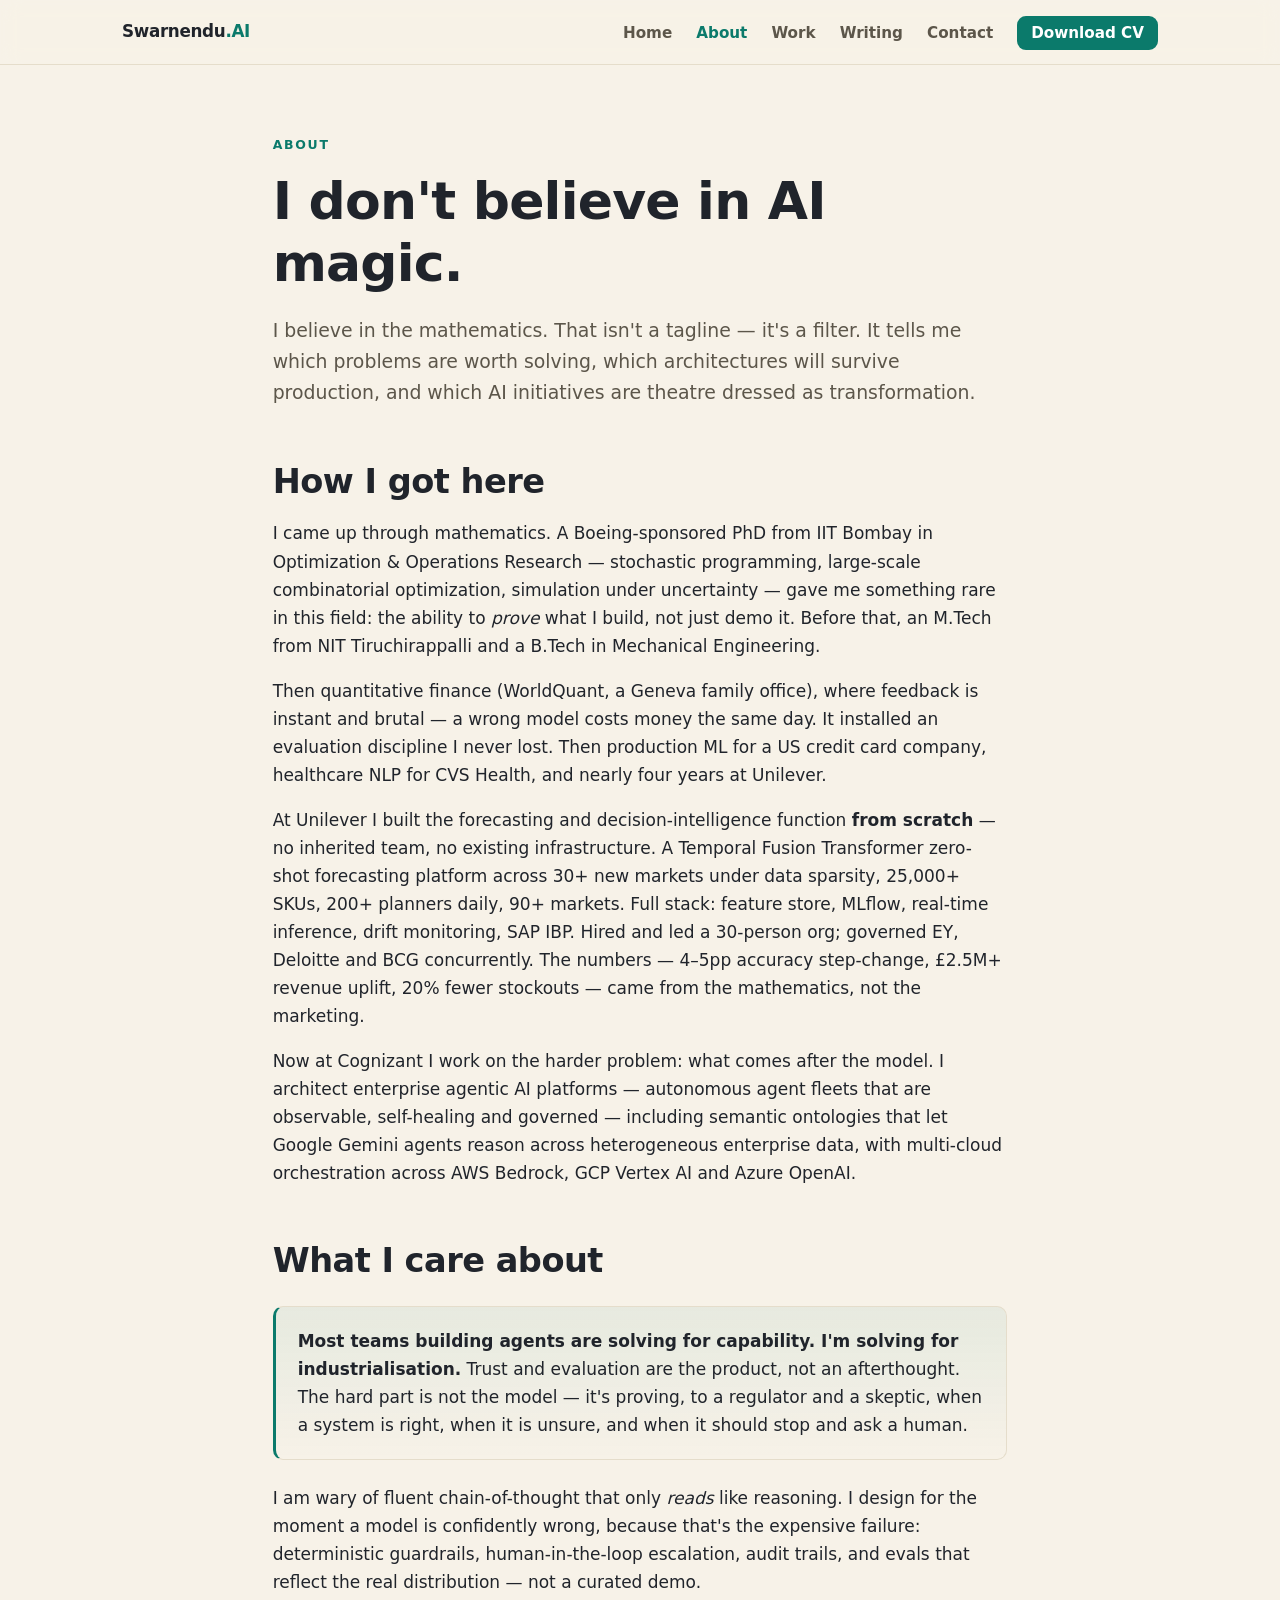
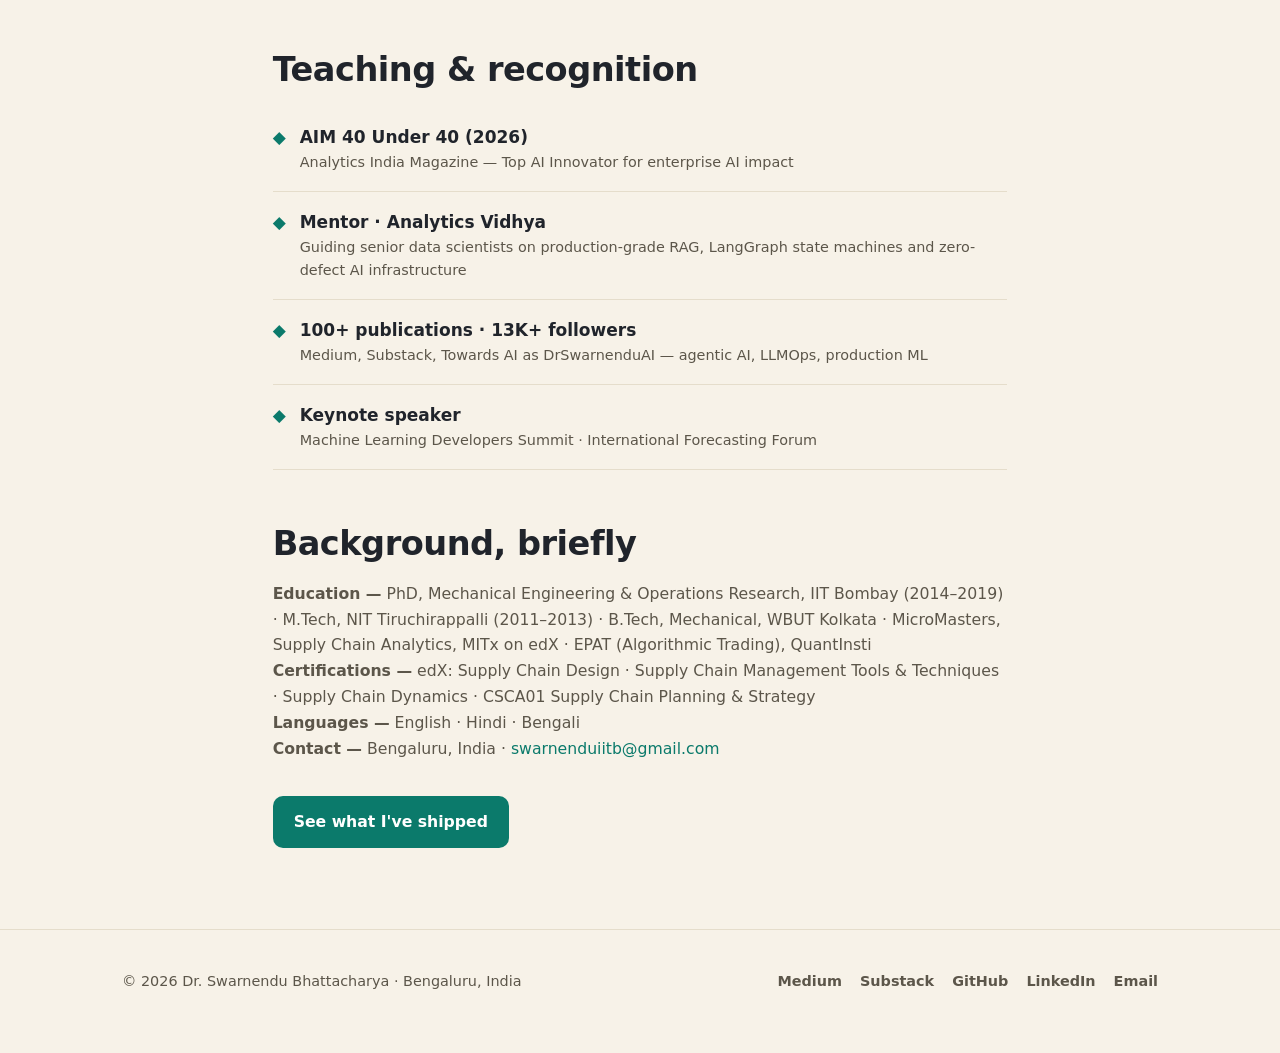
==== about.html @ e3a3ddc9 "Deploy Dr Swarnendu Bhattacharya AI portfolio to GitHub Pages (drswarnendu.com)" ====
<!doctype html>
<html lang="en">
<head>
<meta charset="utf-8">
<meta name="viewport" content="width=device-width,initial-scale=1">
<title>About — Dr. Swarnendu Bhattacharya</title>
<meta name="description" content="How a Boeing-sponsored PhD in optimization became production agentic AI at Fortune 100 scale. From proving what you build to industrialising it — the path and the principles behind Dr. Swarnendu Bhattacharya's work.">
<link rel="canonical" href="https://drswarnendu.com/about.html">
<meta property="og:type" content="article">
<meta property="og:title" content="About — Dr. Swarnendu Bhattacharya">
<meta property="og:description" content="From a Boeing-sponsored PhD in optimization to production agentic AI at Fortune 100 scale. The principles I build by.">
<meta name="theme-color" content="#f7f2e8">
<link rel="icon" type="image/svg+xml" href="favicon.svg">
<meta property="og:image" content="https://drswarnendu.com/assets/og-banner.png">
<meta name="twitter:card" content="summary_large_image">
<meta name="twitter:image" content="https://drswarnendu.com/assets/og-banner.png">
<link rel="stylesheet" href="styles.css">
</head>
<body>

<header class="nav">
  <div class="wrap nav-inner">
    <a class="brand" href="index.html">Swarnendu<span>.AI</span></a>
    <button class="menu-btn" aria-label="Toggle menu" onclick="document.getElementById('m').classList.toggle('open')">≡</button>
    <nav><ul id="m">
      <li><a href="index.html">Home</a></li>
      <li><a href="about.html" class="active">About</a></li>
      <li><a href="work.html">Work</a></li>
      <li><a href="writing.html">Writing</a></li>
      <li><a href="contact.html">Contact</a></li>
      <li><a class="nav-cta" href="index.html#cv">Download CV</a></li>
    </ul></nav>
  </div>
</header>

<main>
<section class="section" style="border-bottom:none;padding-top:64px">
  <div class="wrap prose">
    <span class="eyebrow">About</span>
    <h1 style="margin-bottom:.4em">I don't believe in AI magic.</h1>
    <p class="lead">I believe in the mathematics. That isn't a tagline — it's a filter. It tells me which problems are worth solving, which architectures will survive production, and which AI initiatives are theatre dressed as transformation.</p>

    <h2>How I got here</h2>
    <p>I came up through mathematics. A Boeing-sponsored PhD from IIT Bombay in Optimization &amp; Operations Research — stochastic programming, large-scale combinatorial optimization, simulation under uncertainty — gave me something rare in this field: the ability to <em>prove</em> what I build, not just demo it. Before that, an M.Tech from NIT Tiruchirappalli and a B.Tech in Mechanical Engineering.</p>
    <p>Then quantitative finance (WorldQuant, a Geneva family office), where feedback is instant and brutal — a wrong model costs money the same day. It installed an evaluation discipline I never lost. Then production ML for a US credit card company, healthcare NLP for CVS Health, and nearly four years at Unilever.</p>
    <p>At Unilever I built the forecasting and decision-intelligence function <strong>from scratch</strong> — no inherited team, no existing infrastructure. A Temporal Fusion Transformer zero-shot forecasting platform across 30+ new markets under data sparsity, 25,000+ SKUs, 200+ planners daily, 90+ markets. Full stack: feature store, MLflow, real-time inference, drift monitoring, SAP IBP. Hired and led a 30-person org; governed EY, Deloitte and BCG concurrently. The numbers — 4–5pp accuracy step-change, £2.5M+ revenue uplift, 20% fewer stockouts — came from the mathematics, not the marketing.</p>
    <p>Now at Cognizant I work on the harder problem: what comes after the model. I architect enterprise agentic AI platforms — autonomous agent fleets that are observable, self-healing and governed — including semantic ontologies that let Google Gemini agents reason across heterogeneous enterprise data, with multi-cloud orchestration across AWS Bedrock, GCP Vertex AI and Azure OpenAI.</p>

    <h2>What I care about</h2>
    <div class="callout">
      <p><strong>Most teams building agents are solving for capability. I'm solving for industrialisation.</strong> Trust and evaluation are the product, not an afterthought. The hard part is not the model — it's proving, to a regulator and a skeptic, when a system is right, when it is unsure, and when it should stop and ask a human.</p>
    </div>
    <p>I am wary of fluent chain-of-thought that only <em>reads</em> like reasoning. I design for the moment a model is confidently wrong, because that's the expensive failure: deterministic guardrails, human-in-the-loop escalation, audit trails, and evals that reflect the real distribution — not a curated demo.</p>

    <h2>Teaching &amp; recognition</h2>
    <ul class="wlist">
      <li><span class="dot">◆</span><div><strong>AIM 40 Under 40 (2026)</strong><div class="sub">Analytics India Magazine — Top AI Innovator for enterprise AI impact</div></div></li>
      <li><span class="dot">◆</span><div><strong>Mentor · Analytics Vidhya</strong><div class="sub">Guiding senior data scientists on production-grade RAG, LangGraph state machines and zero-defect AI infrastructure</div></div></li>
      <li><span class="dot">◆</span><div><strong>100+ publications · 13K+ followers</strong><div class="sub">Medium, Substack, Towards AI as DrSwarnenduAI — agentic AI, LLMOps, production ML</div></div></li>
      <li><span class="dot">◆</span><div><strong>Keynote speaker</strong><div class="sub">Machine Learning Developers Summit · International Forecasting Forum</div></div></li>
    </ul>

    <h2>Background, briefly</h2>
    <p class="muted" style="font-size:.98rem"><strong>Education —</strong> PhD, Mechanical Engineering &amp; Operations Research, IIT Bombay (2014–2019) · M.Tech, NIT Tiruchirappalli (2011–2013) · B.Tech, Mechanical, WBUT Kolkata · MicroMasters, Supply Chain Analytics, MITx on edX · EPAT (Algorithmic Trading), QuantInsti<br>
    <strong>Certifications —</strong> edX: Supply Chain Design · Supply Chain Management Tools &amp; Techniques · Supply Chain Dynamics · CSCA01 Supply Chain Planning &amp; Strategy<br>
    <strong>Languages —</strong> English · Hindi · Bengali<br>
    <strong>Contact —</strong> Bengaluru, India · <a href="mailto:swarnenduiitb@gmail.com">swarnenduiitb@gmail.com</a></span></p>

    <p style="margin-top:34px"><a class="btn btn-primary" href="work.html">See what I've shipped</a></p>
  </div>
</section>
</main>

<footer>
  <div class="wrap foot-inner">
    <span>© 2026 Dr. Swarnendu Bhattacharya · Bengaluru, India</span>
    <div class="social">
      <a href="https://medium.com/@swarnenduiitb2020i" target="_blank" rel="noopener">Medium</a>
      <a href="https://substack.com/@swarnenduai" target="_blank" rel="noopener">Substack</a>
      <a href="https://github.com/MLDreamer" target="_blank" rel="noopener">GitHub</a>
      <a href="https://www.linkedin.com/in/swarnendu-bhattacharya/" target="_blank" rel="noopener">LinkedIn</a>
      <a href="mailto:swarnenduiitb@gmail.com">Email</a>
    </div>
  </div>
</footer>
<script>document.querySelectorAll('#m a').forEach(a=>a.addEventListener('click',()=>document.getElementById('m').classList.remove('open')));</script>
</body>
</html>
---- styles.css ----
:root{
  --bg:#f7f2e8;        /* cream */
  --bg-soft:#fffdf8;   /* near-white warm */
  --panel:#ffffff;
  --ink:#20242b;       /* near-black text */
  --ink-muted:#5c564a; /* warm grey */
  --line:#e5ddcb;      /* soft warm border */
  --accent:#0b7a6b;    /* deep teal */
  --accent-2:#4338ca;  /* indigo */
  --accent-ink:#ffffff;
  --radius:14px;
  --maxw:1080px;
  --font:ui-sans-serif,system-ui,-apple-system,"Segoe UI",Roboto,Helvetica,Arial,"Apple Color Emoji","Segoe UI Emoji",sans-serif;
  --serif:ui-serif,Georgia,"Times New Roman",serif;
}
*{box-sizing:border-box}
html{scroll-behavior:smooth}
body{
  margin:0;background:var(--bg);color:var(--ink);
  font-family:var(--font);line-height:1.65;font-size:17px;
  -webkit-font-smoothing:antialiased;text-rendering:optimizeLegibility;
}
a{color:var(--accent);text-decoration:none}
a:hover{text-decoration:underline}
img{max-width:100%;display:block}
h1,h2,h3,h4{line-height:1.2;font-weight:750;letter-spacing:-.015em;margin:0 0 .5em}
h1{font-size:clamp(2rem,5vw,3.25rem)}
h2{font-size:clamp(1.5rem,3.5vw,2.1rem);margin-top:2.2em}
h3{font-size:1.2rem}
p{margin:0 0 1em}
.wrap{max-width:var(--maxw);margin:0 auto;padding:0 22px}
.section{padding:64px 0;border-bottom:1px solid var(--line)}
.muted{color:var(--ink-muted)}
.eyebrow{
  display:inline-block;font-size:.78rem;font-weight:700;letter-spacing:.14em;
  text-transform:uppercase;color:var(--accent);margin-bottom:14px;
}
.lead{font-size:1.18rem;color:var(--ink-muted);max-width:60ch}

/* ---------- nav ---------- */
header.nav{
  position:sticky;top:0;z-index:50;
  background:rgba(247,242,232,.85);backdrop-filter:saturate(140%) blur(10px);
  border-bottom:1px solid var(--line);
}
.nav-inner{display:flex;align-items:center;justify-content:space-between;height:64px}
.brand{font-weight:800;letter-spacing:-.02em;color:var(--ink);font-size:1.05rem}
.brand span{color:var(--accent)}
nav ul{display:flex;gap:24px;list-style:none;margin:0;padding:0;align-items:center}
nav a{color:var(--ink-muted);font-weight:600;font-size:.95rem}
nav a:hover,nav a.active{color:var(--ink);text-decoration:none}
nav a.active{color:var(--accent)}
.nav-cta{background:var(--accent);color:var(--accent-ink)!important;border-radius:9px;padding:8px 14px;font-weight:700}
.nav-cta:hover{background:#0a6a5d;color:#fff!important}
.menu-btn{display:none;background:none;border:1px solid var(--line);color:var(--ink);
  border-radius:8px;padding:6px 10px;font-size:1.2rem;cursor:pointer}

/* ---------- hero ---------- */
.hero{padding:84px 0 64px;position:relative;overflow:hidden}
.hero::before{
  content:"";position:absolute;inset:-40% -10% auto auto;width:520px;height:520px;
  background:radial-gradient(circle at center,rgba(11,122,107,.12),transparent 62%);
  filter:blur(8px);z-index:-1;
}
.hero h1{margin-bottom:.3em}
.hero .role{font-size:1.15rem;color:var(--accent);font-weight:650;margin-bottom:18px}
.hero .tag{font-size:1.28rem;color:var(--ink-muted);max-width:56ch;margin-bottom:30px}
.cta-row{display:flex;gap:14px;flex-wrap:wrap}
.avail{display:inline-flex;align-items:center;gap:8px;margin-top:22px;font-size:.95rem;
  color:var(--ink-muted);background:var(--panel);border:1px solid var(--line);
  border-radius:999px;padding:8px 16px}
.avail .pulse{width:9px;height:9px;border-radius:50%;background:var(--accent);
  box-shadow:0 0 0 0 rgba(11,122,107,.5);animation:pulse 2s infinite}
@keyframes pulse{0%{box-shadow:0 0 0 0 rgba(11,122,107,.45)}70%{box-shadow:0 0 0 8px rgba(11,122,107,0)}100%{box-shadow:0 0 0 0 rgba(11,122,107,0)}}
.btn{
  display:inline-flex;align-items:center;gap:8px;font-weight:700;font-size:.98rem;
  padding:12px 20px;border-radius:10px;border:1px solid transparent;cursor:pointer;
  transition:transform .06s ease, background .15s ease, border-color .15s ease;
}
.btn:hover{text-decoration:none;transform:translateY(-1px)}
.btn-primary{background:var(--accent);color:var(--accent-ink)}
.btn-primary:hover{background:#0a6a5d}
.btn-ghost{background:transparent;color:var(--ink);border-color:var(--line)}
.btn-ghost:hover{border-color:var(--accent)}

/* ---------- stats ---------- */
.stats{display:grid;grid-template-columns:repeat(4,1fr);gap:16px;margin-top:8px}
.stat{background:var(--panel);border:1px solid var(--line);border-radius:var(--radius);padding:22px;box-shadow:0 1px 2px rgba(40,30,10,.04)}
.stat .n{font-size:1.9rem;font-weight:800;letter-spacing:-.02em;
  background:linear-gradient(90deg,var(--accent),var(--accent-2));
  -webkit-background-clip:text;background-clip:text;color:transparent}
.stat .l{font-size:.9rem;color:var(--ink-muted);margin-top:4px}

/* ---------- cards / grid ---------- */
.grid{display:grid;gap:20px}
.grid-2{grid-template-columns:repeat(2,1fr)}
.grid-3{grid-template-columns:repeat(3,1fr)}
.card{
  background:var(--panel);border:1px solid var(--line);border-radius:var(--radius);
  padding:26px;box-shadow:0 1px 3px rgba(40,30,10,.05);
  transition:border-color .15s ease, transform .06s ease, box-shadow .15s ease;
}
.card:hover{border-color:var(--accent);transform:translateY(-2px);box-shadow:0 6px 18px rgba(40,30,10,.08)}
.card h3{margin-bottom:.35em}
.card .meta{font-size:.85rem;color:var(--ink-muted);margin-bottom:12px}
.card p{color:var(--ink-muted);margin-bottom:0}
.tag-row{display:flex;flex-wrap:wrap;gap:8px;margin-top:14px}
.chip{font-size:.76rem;font-weight:600;color:var(--accent);
  border:1px solid var(--line);border-radius:999px;padding:3px 11px;background:var(--bg-soft)}

/* ---------- case study ---------- */
.case{padding:44px 0;border-bottom:1px solid var(--line)}
.case:first-of-type{padding-top:8px}
.case .kicker{font-size:.8rem;font-weight:700;letter-spacing:.1em;text-transform:uppercase;color:var(--accent)}
.case h2{margin-top:6px}
.case .cols{display:grid;grid-template-columns:1fr 1fr;gap:30px;margin-top:20px;align-items:start}
.case h4{font-size:.82rem;letter-spacing:.06em;text-transform:uppercase;color:var(--ink-muted);margin:0 0 6px}
.case .block{margin-bottom:18px}
.case .outcome{display:flex;flex-wrap:wrap;gap:12px;margin-top:6px}
.case .outcome span{background:var(--bg-soft);border:1px solid var(--line);border-radius:10px;padding:10px 14px;
  font-weight:700;color:var(--ink);font-size:.95rem}
/* architecture flow diagram (pure CSS) */
.flow{display:flex;flex-wrap:wrap;align-items:center;gap:8px;margin-top:6px}
.flow .node{background:var(--panel);border:1px solid var(--line);border-radius:8px;
  padding:8px 12px;font-size:.85rem;font-weight:600;color:var(--ink)}
.flow .arrow{color:var(--accent);font-weight:800}

/* ---------- timeline ---------- */
.timeline{border-left:2px solid var(--line);margin-left:8px;padding-left:26px}
.tl-item{position:relative;padding-bottom:34px}
.tl-item::before{content:"";position:absolute;left:-33px;top:6px;width:12px;height:12px;
  border-radius:50%;background:var(--accent);box-shadow:0 0 0 4px var(--bg)}
.tl-item .when{font-size:.85rem;color:var(--accent);font-weight:650}
.tl-item h3{margin:.15em 0 .1em}
.tl-item .org{color:var(--ink-muted);font-weight:600;margin-bottom:8px}
.tl-item ul{margin:8px 0 0;padding-left:18px;color:var(--ink-muted)}
.tl-item li{margin-bottom:5px}

/* ---------- writing list ---------- */
.wlist{list-style:none;padding:0;margin:0}
.wlist li{padding:16px 0;border-bottom:1px solid var(--line);display:flex;gap:14px;align-items:baseline}
.wlist .dot{color:var(--accent)}
.wlist .sub{color:var(--ink-muted);font-size:.9rem}

/* feature article cards */
.feat{display:grid;grid-template-columns:repeat(2,1fr);gap:18px;margin-top:22px}
.feat .card{display:flex;flex-direction:column;gap:8px}
.feat .pub{font-size:.78rem;font-weight:700;letter-spacing:.06em;text-transform:uppercase;color:var(--accent-2)}

/* ---------- prose ---------- */
.prose{max-width:72ch}
.prose h2{margin-top:1.6em}

/* ---------- callout ---------- */
.callout{background:linear-gradient(180deg,rgba(11,122,107,.07),rgba(11,122,107,0));
  border:1px solid var(--line);border-left:3px solid var(--accent);
  border-radius:10px;padding:20px 22px;margin:24px 0}
.callout p:last-child{margin-bottom:0}

/* ---------- social proof ---------- */
.proof{display:grid;grid-template-columns:repeat(3,1fr);gap:16px;margin-top:8px}
.proof .card{text-align:left}
.proof .badge{font-size:.78rem;font-weight:700;letter-spacing:.06em;text-transform:uppercase;color:var(--accent)}

/* ---------- contact ---------- */
.contact-card{background:var(--panel);border:1px solid var(--line);border-radius:var(--radius);padding:32px;box-shadow:0 1px 3px rgba(40,30,10,.05)}
.field{display:flex;flex-direction:column;gap:6px;margin-bottom:16px}
.field label{font-size:.85rem;font-weight:600;color:var(--ink-muted)}
.field input,.field textarea{
  background:var(--bg-soft);border:1px solid var(--line);border-radius:9px;color:var(--ink);
  padding:11px 13px;font-family:inherit;font-size:1rem}
.field input:focus,.field textarea:focus{outline:none;border-color:var(--accent);box-shadow:0 0 0 3px rgba(11,122,107,.12)}

/* ---------- footer ---------- */
footer{padding:40px 0 60px;color:var(--ink-muted);font-size:.9rem;border-top:1px solid var(--line);margin-top:0}
.foot-inner{display:flex;justify-content:space-between;gap:20px;flex-wrap:wrap;align-items:center}
.social{display:flex;gap:18px;flex-wrap:wrap}
.social a{color:var(--ink-muted);font-weight:600}
.social a:hover{color:var(--accent)}

/* ---------- responsive ---------- */
@media (max-width:860px){
  .stats{grid-template-columns:repeat(2,1fr)}
  .grid-2,.grid-3,.case .cols,.feat,.proof{grid-template-columns:1fr}
}
@media (max-width:640px){
  body{font-size:16px}
  .menu-btn{display:block}
  nav ul{
    position:absolute;top:64px;left:0;right:0;flex-direction:column;gap:0;align-items:stretch;
    background:var(--bg-soft);border-bottom:1px solid var(--line);
    max-height:0;overflow:hidden;transition:max-height .2s ease}
  nav ul.open{max-height:420px}
  nav ul li{padding:0 22px}
  nav a{display:block;padding:14px 0}
  .nav-cta{margin:10px 0}
  .hero{padding:56px 0 40px}
  .stats{grid-template-columns:1fr 1fr}
}
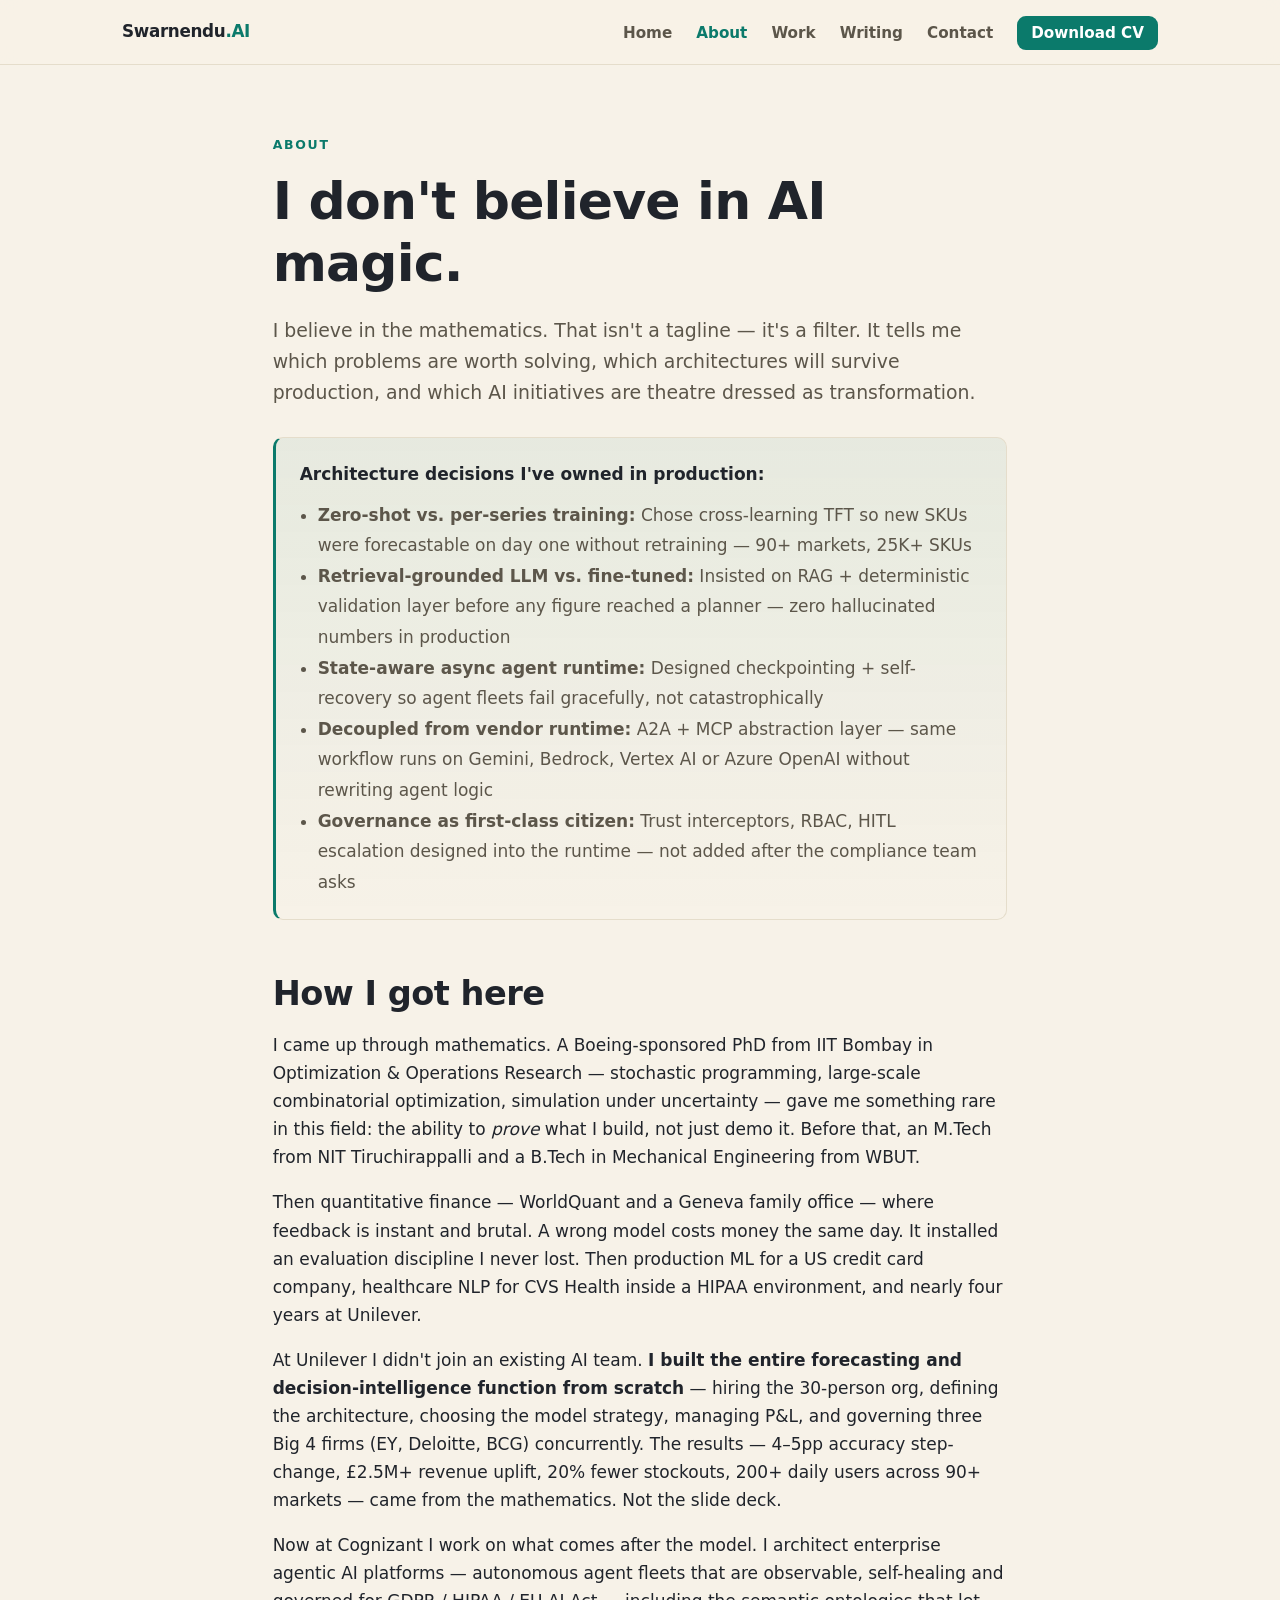
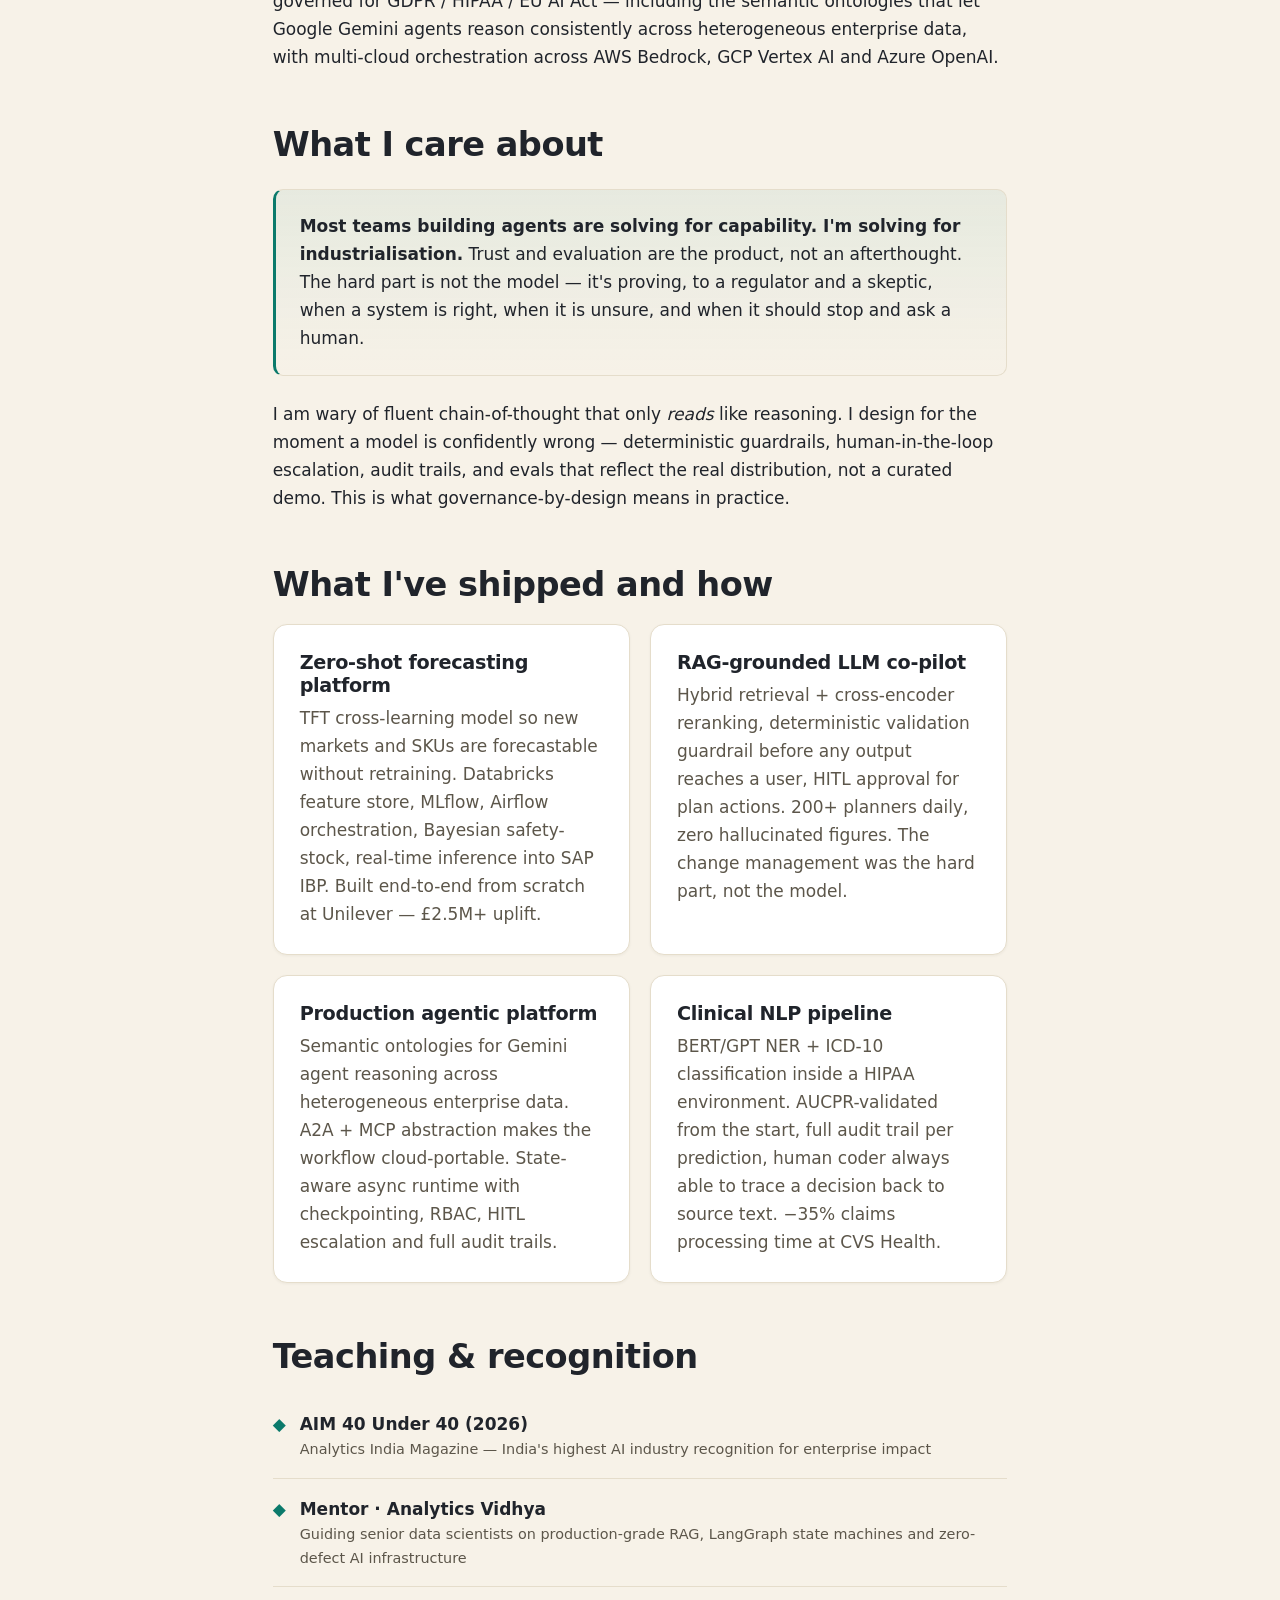
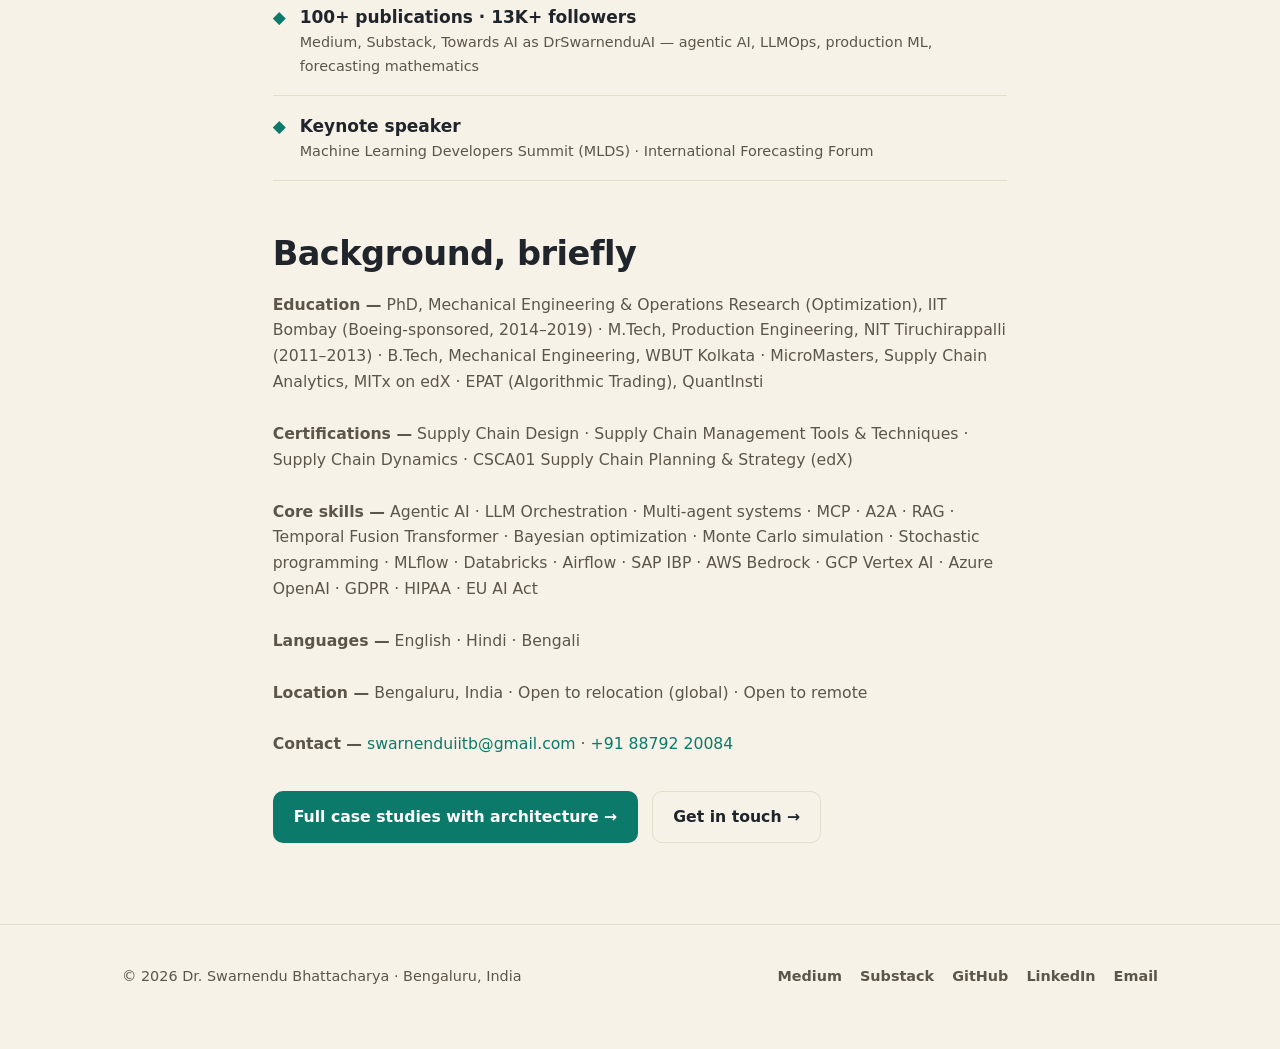
==== commit 0c63431c: "Launch drswarnendu.com — production AI portfolio" ====
--- a/about.html
+++ b/about.html
@@ -3,12 +3,13 @@
 <head>
 <meta charset="utf-8">
 <meta name="viewport" content="width=device-width,initial-scale=1">
-<title>About — Dr. Swarnendu Bhattacharya</title>
-<meta name="description" content="How a Boeing-sponsored PhD in optimization became production agentic AI at Fortune 100 scale. From proving what you build to industrialising it — the path and the principles behind Dr. Swarnendu Bhattacharya's work.">
+<title>About Dr. Swarnendu Bhattacharya — AI Architect · Production ML · Agentic AI · IIT Bombay PhD</title>
+<meta name="description" content="Dr. Swarnendu Bhattacharya: Boeing-sponsored IIT Bombay PhD. Built Unilever's zero-shot TFT forecasting platform from scratch — £2.5M+, 90+ markets. Architecting Google Gemini agentic platforms at Cognizant. 100+ publications. AIM 40 Under 40.">
+<meta name="keywords" content="AI architect India, production ML engineer, agentic AI practitioner, Principal AI engineer Bengaluru, Director AI India, IIT Bombay PhD ML, ex-Unilever AI, Temporal Fusion Transformer, RAG production, LLM orchestration, demand forecasting ML India">
 <link rel="canonical" href="https://drswarnendu.com/about.html">
 <meta property="og:type" content="article">
-<meta property="og:title" content="About — Dr. Swarnendu Bhattacharya">
-<meta property="og:description" content="From a Boeing-sponsored PhD in optimization to production agentic AI at Fortune 100 scale. The principles I build by.">
+<meta property="og:title" content="About — Dr. Swarnendu Bhattacharya · VP AI · Chief AI Officer">
+<meta property="og:description" content="IIT Bombay PhD → quant finance → production ML → Unilever (built AI from scratch) → Cognizant Director AI. AIM 40 Under 40. Targeting VP AI and CAO roles globally.">
 <meta name="theme-color" content="#f7f2e8">
 <link rel="icon" type="image/svg+xml" href="favicon.svg">
 <meta property="og:image" content="https://drswarnendu.com/assets/og-banner.png">
@@ -36,37 +37,77 @@
 <main>
 <section class="section" style="border-bottom:none;padding-top:64px">
   <div class="wrap prose">
+
     <span class="eyebrow">About</span>
     <h1 style="margin-bottom:.4em">I don't believe in AI magic.</h1>
     <p class="lead">I believe in the mathematics. That isn't a tagline — it's a filter. It tells me which problems are worth solving, which architectures will survive production, and which AI initiatives are theatre dressed as transformation.</p>
 
+    <!-- KEY ARCHITECTURE DECISIONS — the signal for technical hiring managers -->
+    <div class="callout" style="margin-top:28px">
+      <p style="margin:0;font-weight:600;color:var(--ink)">Architecture decisions I've owned in production:</p>
+      <ul style="margin:12px 0 0;padding-left:18px;color:var(--ink-muted);line-height:1.8">
+        <li><strong>Zero-shot vs. per-series training:</strong> Chose cross-learning TFT so new SKUs were forecastable on day one without retraining — 90+ markets, 25K+ SKUs</li>
+        <li><strong>Retrieval-grounded LLM vs. fine-tuned:</strong> Insisted on RAG + deterministic validation layer before any figure reached a planner — zero hallucinated numbers in production</li>
+        <li><strong>State-aware async agent runtime:</strong> Designed checkpointing + self-recovery so agent fleets fail gracefully, not catastrophically</li>
+        <li><strong>Decoupled from vendor runtime:</strong> A2A + MCP abstraction layer — same workflow runs on Gemini, Bedrock, Vertex AI or Azure OpenAI without rewriting agent logic</li>
+        <li><strong>Governance as first-class citizen:</strong> Trust interceptors, RBAC, HITL escalation designed into the runtime — not added after the compliance team asks</li>
+      </ul>
+    </div>
+
     <h2>How I got here</h2>
-    <p>I came up through mathematics. A Boeing-sponsored PhD from IIT Bombay in Optimization &amp; Operations Research — stochastic programming, large-scale combinatorial optimization, simulation under uncertainty — gave me something rare in this field: the ability to <em>prove</em> what I build, not just demo it. Before that, an M.Tech from NIT Tiruchirappalli and a B.Tech in Mechanical Engineering.</p>
-    <p>Then quantitative finance (WorldQuant, a Geneva family office), where feedback is instant and brutal — a wrong model costs money the same day. It installed an evaluation discipline I never lost. Then production ML for a US credit card company, healthcare NLP for CVS Health, and nearly four years at Unilever.</p>
-    <p>At Unilever I built the forecasting and decision-intelligence function <strong>from scratch</strong> — no inherited team, no existing infrastructure. A Temporal Fusion Transformer zero-shot forecasting platform across 30+ new markets under data sparsity, 25,000+ SKUs, 200+ planners daily, 90+ markets. Full stack: feature store, MLflow, real-time inference, drift monitoring, SAP IBP. Hired and led a 30-person org; governed EY, Deloitte and BCG concurrently. The numbers — 4–5pp accuracy step-change, £2.5M+ revenue uplift, 20% fewer stockouts — came from the mathematics, not the marketing.</p>
-    <p>Now at Cognizant I work on the harder problem: what comes after the model. I architect enterprise agentic AI platforms — autonomous agent fleets that are observable, self-healing and governed — including semantic ontologies that let Google Gemini agents reason across heterogeneous enterprise data, with multi-cloud orchestration across AWS Bedrock, GCP Vertex AI and Azure OpenAI.</p>
-
+    <p>I came up through mathematics. A Boeing-sponsored PhD from IIT Bombay in Optimization &amp; Operations Research — stochastic programming, large-scale combinatorial optimization, simulation under uncertainty — gave me something rare in this field: the ability to <em>prove</em> what I build, not just demo it. Before that, an M.Tech from NIT Tiruchirappalli and a B.Tech in Mechanical Engineering from WBUT.</p>
+    <p>Then quantitative finance — WorldQuant and a Geneva family office — where feedback is instant and brutal. A wrong model costs money the same day. It installed an evaluation discipline I never lost. Then production ML for a US credit card company, healthcare NLP for CVS Health inside a HIPAA environment, and nearly four years at Unilever.</p>
+    <p>At Unilever I didn't join an existing AI team. <strong>I built the entire forecasting and decision-intelligence function from scratch</strong> — hiring the 30-person org, defining the architecture, choosing the model strategy, managing P&amp;L, and governing three Big 4 firms (EY, Deloitte, BCG) concurrently. The results — 4–5pp accuracy step-change, £2.5M+ revenue uplift, 20% fewer stockouts, 200+ daily users across 90+ markets — came from the mathematics. Not the slide deck.</p>
+    <p>Now at Cognizant I work on what comes after the model. I architect enterprise agentic AI platforms — autonomous agent fleets that are observable, self-healing and governed for GDPR / HIPAA / EU AI Act — including the semantic ontologies that let Google Gemini agents reason consistently across heterogeneous enterprise data, with multi-cloud orchestration across AWS Bedrock, GCP Vertex AI and Azure OpenAI.</p>
     <h2>What I care about</h2>
     <div class="callout">
       <p><strong>Most teams building agents are solving for capability. I'm solving for industrialisation.</strong> Trust and evaluation are the product, not an afterthought. The hard part is not the model — it's proving, to a regulator and a skeptic, when a system is right, when it is unsure, and when it should stop and ask a human.</p>
     </div>
-    <p>I am wary of fluent chain-of-thought that only <em>reads</em> like reasoning. I design for the moment a model is confidently wrong, because that's the expensive failure: deterministic guardrails, human-in-the-loop escalation, audit trails, and evals that reflect the real distribution — not a curated demo.</p>
+    <p>I am wary of fluent chain-of-thought that only <em>reads</em> like reasoning. I design for the moment a model is confidently wrong — deterministic guardrails, human-in-the-loop escalation, audit trails, and evals that reflect the real distribution, not a curated demo. This is what governance-by-design means in practice.</p>
+
+    <h2>What I've shipped and how</h2>
+    <div class="grid grid-2" style="margin-top:18px">
+      <div class="card">
+        <h3>Zero-shot forecasting platform</h3>
+        <p>TFT cross-learning model so new markets and SKUs are forecastable without retraining. Databricks feature store, MLflow, Airflow orchestration, Bayesian safety-stock, real-time inference into SAP IBP. Built end-to-end from scratch at Unilever — £2.5M+ uplift.</p>
+      </div>
+      <div class="card">
+        <h3>RAG-grounded LLM co-pilot</h3>
+        <p>Hybrid retrieval + cross-encoder reranking, deterministic validation guardrail before any output reaches a user, HITL approval for plan actions. 200+ planners daily, zero hallucinated figures. The change management was the hard part, not the model.</p>
+      </div>
+      <div class="card">
+        <h3>Production agentic platform</h3>
+        <p>Semantic ontologies for Gemini agent reasoning across heterogeneous enterprise data. A2A + MCP abstraction makes the workflow cloud-portable. State-aware async runtime with checkpointing, RBAC, HITL escalation and full audit trails.</p>
+      </div>
+      <div class="card">
+        <h3>Clinical NLP pipeline</h3>
+        <p>BERT/GPT NER + ICD-10 classification inside a HIPAA environment. AUCPR-validated from the start, full audit trail per prediction, human coder always able to trace a decision back to source text. −35% claims processing time at CVS Health.</p>
+      </div>
+    </div>
 
     <h2>Teaching &amp; recognition</h2>
     <ul class="wlist">
-      <li><span class="dot">◆</span><div><strong>AIM 40 Under 40 (2026)</strong><div class="sub">Analytics India Magazine — Top AI Innovator for enterprise AI impact</div></div></li>
+      <li><span class="dot">◆</span><div><strong>AIM 40 Under 40 (2026)</strong><div class="sub">Analytics India Magazine — India's highest AI industry recognition for enterprise impact</div></div></li>
       <li><span class="dot">◆</span><div><strong>Mentor · Analytics Vidhya</strong><div class="sub">Guiding senior data scientists on production-grade RAG, LangGraph state machines and zero-defect AI infrastructure</div></div></li>
-      <li><span class="dot">◆</span><div><strong>100+ publications · 13K+ followers</strong><div class="sub">Medium, Substack, Towards AI as DrSwarnenduAI — agentic AI, LLMOps, production ML</div></div></li>
-      <li><span class="dot">◆</span><div><strong>Keynote speaker</strong><div class="sub">Machine Learning Developers Summit · International Forecasting Forum</div></div></li>
+      <li><span class="dot">◆</span><div><strong>100+ publications · 13K+ followers</strong><div class="sub">Medium, Substack, Towards AI as DrSwarnenduAI — agentic AI, LLMOps, production ML, forecasting mathematics</div></div></li>
+      <li><span class="dot">◆</span><div><strong>Keynote speaker</strong><div class="sub">Machine Learning Developers Summit (MLDS) · International Forecasting Forum</div></div></li>
     </ul>
 
     <h2>Background, briefly</h2>
-    <p class="muted" style="font-size:.98rem"><strong>Education —</strong> PhD, Mechanical Engineering &amp; Operations Research, IIT Bombay (2014–2019) · M.Tech, NIT Tiruchirappalli (2011–2013) · B.Tech, Mechanical, WBUT Kolkata · MicroMasters, Supply Chain Analytics, MITx on edX · EPAT (Algorithmic Trading), QuantInsti<br>
-    <strong>Certifications —</strong> edX: Supply Chain Design · Supply Chain Management Tools &amp; Techniques · Supply Chain Dynamics · CSCA01 Supply Chain Planning &amp; Strategy<br>
-    <strong>Languages —</strong> English · Hindi · Bengali<br>
-    <strong>Contact —</strong> Bengaluru, India · <a href="mailto:swarnenduiitb@gmail.com">swarnenduiitb@gmail.com</a></span></p>
+    <p class="muted" style="font-size:.98rem">
+      <strong>Education —</strong> PhD, Mechanical Engineering &amp; Operations Research (Optimization), IIT Bombay (Boeing-sponsored, 2014–2019) · M.Tech, Production Engineering, NIT Tiruchirappalli (2011–2013) · B.Tech, Mechanical Engineering, WBUT Kolkata · MicroMasters, Supply Chain Analytics, MITx on edX · EPAT (Algorithmic Trading), QuantInsti<br><br>
+      <strong>Certifications —</strong> Supply Chain Design · Supply Chain Management Tools &amp; Techniques · Supply Chain Dynamics · CSCA01 Supply Chain Planning &amp; Strategy (edX)<br><br>
+      <strong>Core skills —</strong> Agentic AI · LLM Orchestration · Multi-agent systems · MCP · A2A · RAG · Temporal Fusion Transformer · Bayesian optimization · Monte Carlo simulation · Stochastic programming · MLflow · Databricks · Airflow · SAP IBP · AWS Bedrock · GCP Vertex AI · Azure OpenAI · GDPR · HIPAA · EU AI Act<br><br>
+      <strong>Languages —</strong> English · Hindi · Bengali<br><br>
+      <strong>Location —</strong> Bengaluru, India · Open to relocation (global) · Open to remote<br><br>
+      <strong>Contact —</strong> <a href="mailto:swarnenduiitb@gmail.com">swarnenduiitb@gmail.com</a> · <a href="tel:+918879220084">+91 88792 20084</a>
+    </p>
 
-    <p style="margin-top:34px"><a class="btn btn-primary" href="work.html">See what I've shipped</a></p>
+    <p style="margin-top:34px;display:flex;gap:14px;flex-wrap:wrap">
+      <a class="btn btn-primary" href="work.html">Full case studies with architecture →</a>
+      <a class="btn btn-ghost" href="contact.html">Get in touch →</a>
+    </p>
+
   </div>
 </section>
 </main>
--- a/styles.css
+++ b/styles.css
@@ -1,16 +1,16 @@
 :root{
-  --bg:#f7f2e8;        /* cream */
-  --bg-soft:#fffdf8;   /* near-white warm */
+  --bg:#f7f2e8;
+  --bg-soft:#fffdf8;
   --panel:#ffffff;
-  --ink:#20242b;       /* near-black text */
-  --ink-muted:#5c564a; /* warm grey */
-  --line:#e5ddcb;      /* soft warm border */
-  --accent:#0b7a6b;    /* deep teal */
-  --accent-2:#4338ca;  /* indigo */
+  --ink:#20242b;
+  --ink-muted:#5c564a;
+  --line:#e5ddcb;
+  --accent:#0b7a6b;
+  --accent-2:#4338ca;
   --accent-ink:#ffffff;
   --radius:14px;
   --maxw:1080px;
-  --font:ui-sans-serif,system-ui,-apple-system,"Segoe UI",Roboto,Helvetica,Arial,"Apple Color Emoji","Segoe UI Emoji",sans-serif;
+  --font:ui-sans-serif,system-ui,-apple-system,"Segoe UI",Roboto,Helvetica,Arial,sans-serif;
   --serif:ui-serif,Georgia,"Times New Roman",serif;
 }
 *{box-sizing:border-box}
@@ -40,7 +40,7 @@
 /* ---------- nav ---------- */
 header.nav{
   position:sticky;top:0;z-index:50;
-  background:rgba(247,242,232,.85);backdrop-filter:saturate(140%) blur(10px);
+  background:rgba(247,242,232,.88);backdrop-filter:saturate(140%) blur(12px);
   border-bottom:1px solid var(--line);
 }
 .nav-inner{display:flex;align-items:center;justify-content:space-between;height:64px}
@@ -56,26 +56,67 @@
   border-radius:8px;padding:6px 10px;font-size:1.2rem;cursor:pointer}
 
 /* ---------- hero ---------- */
-.hero{padding:84px 0 64px;position:relative;overflow:hidden}
+.hero{padding:80px 0 64px;position:relative;overflow:hidden}
 .hero::before{
   content:"";position:absolute;inset:-40% -10% auto auto;width:520px;height:520px;
-  background:radial-gradient(circle at center,rgba(11,122,107,.12),transparent 62%);
+  background:radial-gradient(circle at center,rgba(11,122,107,.11),transparent 62%);
   filter:blur(8px);z-index:-1;
 }
+.hero-inner{
+  display:grid;
+  grid-template-columns:1fr auto;
+  gap:52px;
+  align-items:center;
+}
+.hero-text{min-width:0}
 .hero h1{margin-bottom:.3em}
-.hero .role{font-size:1.15rem;color:var(--accent);font-weight:650;margin-bottom:18px}
-.hero .tag{font-size:1.28rem;color:var(--ink-muted);max-width:56ch;margin-bottom:30px}
-.cta-row{display:flex;gap:14px;flex-wrap:wrap}
-.avail{display:inline-flex;align-items:center;gap:8px;margin-top:22px;font-size:.95rem;
+.hero .tag{font-size:1.2rem;color:var(--ink-muted);max-width:56ch;margin-bottom:30px}
+.cta-row{display:flex;gap:14px;flex-wrap:wrap;margin-bottom:20px}
+
+/* photo ring */
+.hero-photo{display:flex;flex-direction:column;align-items:center;gap:14px;flex-shrink:0}
+.photo-ring{
+  width:156px;height:156px;border-radius:50%;
+  background:linear-gradient(135deg,var(--accent),var(--accent-2));
+  padding:3px;
+  box-shadow:0 8px 32px rgba(11,122,107,.2);
+}
+.photo-ring img,.photo-inner{
+  width:100%;height:100%;border-radius:50%;display:block;
+}
+.photo-ring img{object-fit:cover}
+.photo-inner{
+  display:flex;align-items:center;justify-content:center;
+  font-size:2.8rem;font-weight:800;letter-spacing:-.03em;
+  background:linear-gradient(135deg,rgba(11,122,107,.1),rgba(67,56,202,.1));
+  color:var(--accent);
+}
+.photo-badges{display:flex;flex-direction:column;align-items:center;gap:7px}
+.badge-pill{
+  font-size:.72rem;font-weight:700;letter-spacing:.06em;text-transform:uppercase;
+  background:var(--panel);border:1px solid var(--line);border-radius:999px;
+  padding:4px 13px;color:var(--accent-2);white-space:nowrap;
+}
+
+/* availability pill */
+.avail{
+  display:inline-flex;align-items:center;gap:9px;font-size:.95rem;
   color:var(--ink-muted);background:var(--panel);border:1px solid var(--line);
-  border-radius:999px;padding:8px 16px}
-.avail .pulse{width:9px;height:9px;border-radius:50%;background:var(--accent);
-  box-shadow:0 0 0 0 rgba(11,122,107,.5);animation:pulse 2s infinite}
-@keyframes pulse{0%{box-shadow:0 0 0 0 rgba(11,122,107,.45)}70%{box-shadow:0 0 0 8px rgba(11,122,107,0)}100%{box-shadow:0 0 0 0 rgba(11,122,107,0)}}
+  border-radius:999px;padding:9px 18px;margin-top:4px;
+}
+.avail .pulse{
+  width:9px;height:9px;border-radius:50%;background:var(--accent);flex-shrink:0;
+  box-shadow:0 0 0 0 rgba(11,122,107,.5);animation:pulse 2s infinite;
+}
+@keyframes pulse{
+  0%{box-shadow:0 0 0 0 rgba(11,122,107,.45)}
+  70%{box-shadow:0 0 0 8px rgba(11,122,107,0)}
+  100%{box-shadow:0 0 0 0 rgba(11,122,107,0)}
+}
 .btn{
   display:inline-flex;align-items:center;gap:8px;font-weight:700;font-size:.98rem;
   padding:12px 20px;border-radius:10px;border:1px solid transparent;cursor:pointer;
-  transition:transform .06s ease, background .15s ease, border-color .15s ease;
+  transition:transform .06s ease,background .15s ease,border-color .15s ease;
 }
 .btn:hover{text-decoration:none;transform:translateY(-1px)}
 .btn-primary{background:var(--accent);color:var(--accent-ink)}
@@ -83,12 +124,39 @@
 .btn-ghost{background:transparent;color:var(--ink);border-color:var(--line)}
 .btn-ghost:hover{border-color:var(--accent)}
 
+/* ---------- logo strip ---------- */
+.logos{
+  padding:18px 0 22px;
+  border-bottom:1px solid var(--line);
+  background:var(--bg);
+}
+.logos-label{
+  font-size:.72rem;font-weight:700;letter-spacing:.14em;text-transform:uppercase;
+  color:var(--ink-muted);margin:0 0 11px;
+}
+.logo-strip{display:flex;flex-wrap:wrap;align-items:center;gap:0;row-gap:6px}
+.logo-co{
+  font-size:.9rem;font-weight:800;letter-spacing:.015em;
+  color:var(--ink-muted);opacity:.5;
+  padding:2px 16px;
+  transition:opacity .15s,color .15s;
+  cursor:default;
+}
+.logo-co:first-child{padding-left:0}
+.logo-co:hover{opacity:.9;color:var(--ink)}
+.logo-sep{color:var(--line);font-size:.9rem;user-select:none;padding:0 2px}
+
 /* ---------- stats ---------- */
 .stats{display:grid;grid-template-columns:repeat(4,1fr);gap:16px;margin-top:8px}
-.stat{background:var(--panel);border:1px solid var(--line);border-radius:var(--radius);padding:22px;box-shadow:0 1px 2px rgba(40,30,10,.04)}
-.stat .n{font-size:1.9rem;font-weight:800;letter-spacing:-.02em;
+.stat{
+  background:var(--panel);border:1px solid var(--line);border-radius:var(--radius);
+  padding:22px;box-shadow:0 1px 2px rgba(40,30,10,.04);
+}
+.stat .n{
+  font-size:1.9rem;font-weight:800;letter-spacing:-.02em;
   background:linear-gradient(90deg,var(--accent),var(--accent-2));
-  -webkit-background-clip:text;background-clip:text;color:transparent}
+  -webkit-background-clip:text;background-clip:text;color:transparent;
+}
 .stat .l{font-size:.9rem;color:var(--ink-muted);margin-top:4px}
 
 /* ---------- cards / grid ---------- */
@@ -98,15 +166,17 @@
 .card{
   background:var(--panel);border:1px solid var(--line);border-radius:var(--radius);
   padding:26px;box-shadow:0 1px 3px rgba(40,30,10,.05);
-  transition:border-color .15s ease, transform .06s ease, box-shadow .15s ease;
+  transition:border-color .15s,transform .06s,box-shadow .15s;
 }
 .card:hover{border-color:var(--accent);transform:translateY(-2px);box-shadow:0 6px 18px rgba(40,30,10,.08)}
 .card h3{margin-bottom:.35em}
 .card .meta{font-size:.85rem;color:var(--ink-muted);margin-bottom:12px}
 .card p{color:var(--ink-muted);margin-bottom:0}
 .tag-row{display:flex;flex-wrap:wrap;gap:8px;margin-top:14px}
-.chip{font-size:.76rem;font-weight:600;color:var(--accent);
-  border:1px solid var(--line);border-radius:999px;padding:3px 11px;background:var(--bg-soft)}
+.chip{
+  font-size:.76rem;font-weight:600;color:var(--accent);
+  border:1px solid var(--line);border-radius:999px;padding:3px 11px;background:var(--bg-soft);
+}
 
 /* ---------- case study ---------- */
 .case{padding:44px 0;border-bottom:1px solid var(--line)}
@@ -117,19 +187,24 @@
 .case h4{font-size:.82rem;letter-spacing:.06em;text-transform:uppercase;color:var(--ink-muted);margin:0 0 6px}
 .case .block{margin-bottom:18px}
 .case .outcome{display:flex;flex-wrap:wrap;gap:12px;margin-top:6px}
-.case .outcome span{background:var(--bg-soft);border:1px solid var(--line);border-radius:10px;padding:10px 14px;
-  font-weight:700;color:var(--ink);font-size:.95rem}
-/* architecture flow diagram (pure CSS) */
+.case .outcome span{
+  background:var(--bg-soft);border:1px solid var(--line);border-radius:10px;
+  padding:10px 14px;font-weight:700;color:var(--ink);font-size:.95rem;
+}
 .flow{display:flex;flex-wrap:wrap;align-items:center;gap:8px;margin-top:6px}
-.flow .node{background:var(--panel);border:1px solid var(--line);border-radius:8px;
-  padding:8px 12px;font-size:.85rem;font-weight:600;color:var(--ink)}
+.flow .node{
+  background:var(--panel);border:1px solid var(--line);border-radius:8px;
+  padding:8px 12px;font-size:.85rem;font-weight:600;color:var(--ink);
+}
 .flow .arrow{color:var(--accent);font-weight:800}
 
 /* ---------- timeline ---------- */
 .timeline{border-left:2px solid var(--line);margin-left:8px;padding-left:26px}
 .tl-item{position:relative;padding-bottom:34px}
-.tl-item::before{content:"";position:absolute;left:-33px;top:6px;width:12px;height:12px;
-  border-radius:50%;background:var(--accent);box-shadow:0 0 0 4px var(--bg)}
+.tl-item::before{
+  content:"";position:absolute;left:-33px;top:6px;width:12px;height:12px;
+  border-radius:50%;background:var(--accent);box-shadow:0 0 0 4px var(--bg);
+}
 .tl-item .when{font-size:.85rem;color:var(--accent);font-weight:650}
 .tl-item h3{margin:.15em 0 .1em}
 .tl-item .org{color:var(--ink-muted);font-weight:600;margin-bottom:8px}
@@ -143,8 +218,8 @@
 .wlist .sub{color:var(--ink-muted);font-size:.9rem}
 
 /* feature article cards */
-.feat{display:grid;grid-template-columns:repeat(2,1fr);gap:18px;margin-top:22px}
-.feat .card{display:flex;flex-direction:column;gap:8px}
+.feat{display:grid;grid-template-columns:repeat(2,1fr);gap:18px}
+.feat .card{display:flex;flex-direction:column;gap:6px}
 .feat .pub{font-size:.78rem;font-weight:700;letter-spacing:.06em;text-transform:uppercase;color:var(--accent-2)}
 
 /* ---------- prose ---------- */
@@ -152,27 +227,57 @@
 .prose h2{margin-top:1.6em}
 
 /* ---------- callout ---------- */
-.callout{background:linear-gradient(180deg,rgba(11,122,107,.07),rgba(11,122,107,0));
+.callout{
+  background:linear-gradient(180deg,rgba(11,122,107,.07),rgba(11,122,107,0));
   border:1px solid var(--line);border-left:3px solid var(--accent);
-  border-radius:10px;padding:20px 22px;margin:24px 0}
+  border-radius:10px;padding:22px 24px;margin:24px 0;
+}
 .callout p:last-child{margin-bottom:0}
 
-/* ---------- social proof ---------- */
+/* ---------- social proof / testimonials ---------- */
 .proof{display:grid;grid-template-columns:repeat(3,1fr);gap:16px;margin-top:8px}
 .proof .card{text-align:left}
 .proof .badge{font-size:.78rem;font-weight:700;letter-spacing:.06em;text-transform:uppercase;color:var(--accent)}
 
+/* ---------- quick-reach strip (contact page) ---------- */
+.quick-reach{
+  background:linear-gradient(135deg,rgba(11,122,107,.07),rgba(67,56,202,.06));
+  border:1px solid var(--line);border-radius:var(--radius);
+  padding:28px 30px;margin-bottom:28px;
+}
+.quick-reach h3{margin-bottom:6px}
+.email-big{
+  font-size:1.35rem;font-weight:700;color:var(--accent);
+  word-break:break-all;display:inline-block;
+}
+.email-big:hover{text-decoration:underline}
+.reach-row{display:flex;gap:10px;flex-wrap:wrap;margin-top:16px}
+
 /* ---------- contact ---------- */
-.contact-card{background:var(--panel);border:1px solid var(--line);border-radius:var(--radius);padding:32px;box-shadow:0 1px 3px rgba(40,30,10,.05)}
+.contact-card{
+  background:var(--panel);border:1px solid var(--line);border-radius:var(--radius);
+  padding:32px;box-shadow:0 1px 3px rgba(40,30,10,.05);
+}
 .field{display:flex;flex-direction:column;gap:6px;margin-bottom:16px}
 .field label{font-size:.85rem;font-weight:600;color:var(--ink-muted)}
 .field input,.field textarea{
-  background:var(--bg-soft);border:1px solid var(--line);border-radius:9px;color:var(--ink);
-  padding:11px 13px;font-family:inherit;font-size:1rem}
-.field input:focus,.field textarea:focus{outline:none;border-color:var(--accent);box-shadow:0 0 0 3px rgba(11,122,107,.12)}
+  background:var(--bg-soft);border:1px solid var(--line);border-radius:9px;
+  color:var(--ink);padding:11px 13px;font-family:inherit;font-size:1rem;
+}
+.field input:focus,.field textarea:focus{
+  outline:none;border-color:var(--accent);box-shadow:0 0 0 3px rgba(11,122,107,.12);
+}
+
+/* ---------- advisory banner ---------- */
+.advisory-banner{
+  background:linear-gradient(135deg,rgba(67,56,202,.07),rgba(11,122,107,.05));
+  border:1px solid var(--line);border-radius:var(--radius);
+  padding:32px;margin:0 0 8px;
+}
+.advisory-banner h2{margin-top:0}
 
 /* ---------- footer ---------- */
-footer{padding:40px 0 60px;color:var(--ink-muted);font-size:.9rem;border-top:1px solid var(--line);margin-top:0}
+footer{padding:40px 0 60px;color:var(--ink-muted);font-size:.9rem;border-top:1px solid var(--line)}
 .foot-inner{display:flex;justify-content:space-between;gap:20px;flex-wrap:wrap;align-items:center}
 .social{display:flex;gap:18px;flex-wrap:wrap}
 .social a{color:var(--ink-muted);font-weight:600}
@@ -182,6 +287,11 @@
 @media (max-width:860px){
   .stats{grid-template-columns:repeat(2,1fr)}
   .grid-2,.grid-3,.case .cols,.feat,.proof{grid-template-columns:1fr}
+  .hero-inner{grid-template-columns:1fr;gap:32px}
+  .hero-photo{order:-1;flex-direction:row;justify-content:flex-start;gap:20px}
+  .photo-ring{width:100px;height:100px}
+  .photo-inner{font-size:1.9rem}
+  .photo-badges{flex-direction:row;flex-wrap:wrap;justify-content:flex-start}
 }
 @media (max-width:640px){
   body{font-size:16px}
@@ -189,11 +299,15 @@
   nav ul{
     position:absolute;top:64px;left:0;right:0;flex-direction:column;gap:0;align-items:stretch;
     background:var(--bg-soft);border-bottom:1px solid var(--line);
-    max-height:0;overflow:hidden;transition:max-height .2s ease}
+    max-height:0;overflow:hidden;transition:max-height .2s ease;
+  }
   nav ul.open{max-height:420px}
   nav ul li{padding:0 22px}
   nav a{display:block;padding:14px 0}
   .nav-cta{margin:10px 0}
-  .hero{padding:56px 0 40px}
+  .hero{padding:48px 0 36px}
+  .hero-photo{order:-1}
   .stats{grid-template-columns:1fr 1fr}
-}
+  .avail{font-size:.88rem;padding:8px 14px}
+  .logo-co{padding:2px 10px;font-size:.82rem}
+}
